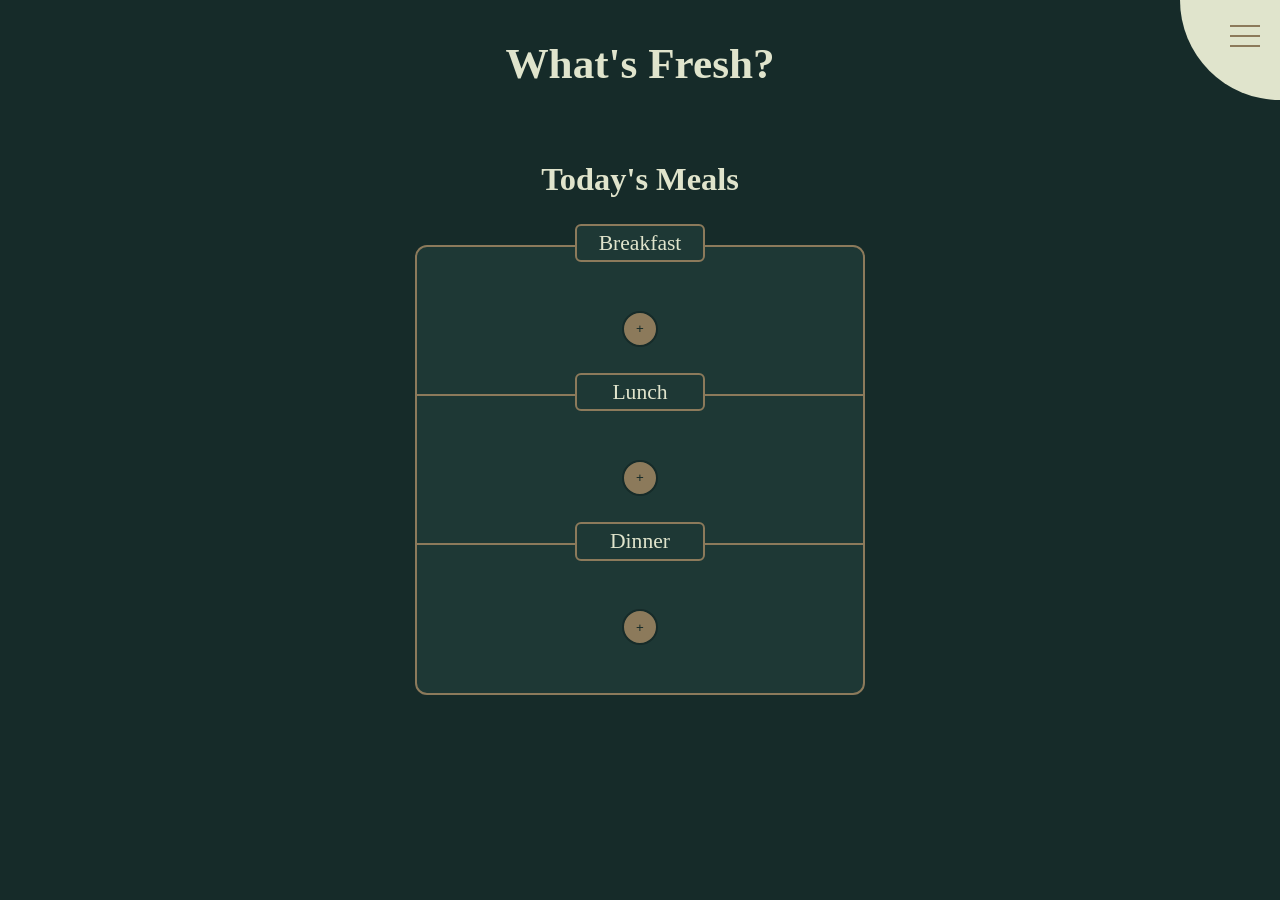
==== src/index.html @ 0438ee17 "Creating bones of website, day/week" ====
<!DOCTYPE html>
<html lang="en">
<head>
  <meta charset="UTF-8">
  <meta name="viewport" content="width=device-width, initial-scale=1.0">
  <title>What's Fresh?</title>
  <link rel="stylesheet" href="style.css">
</head>
<body>
  <h1 id="title">What's Fresh?</h1>

  <div class="page-container">
    <label>
      <input type="checkbox">
      <span class="menu">
        <span class="hamburger"></span>
      </span>
      <ul>
        <li> 
          <a href="">Planner</a>
        </li>
        <li> 
          <a href="">Grocery List</a>
        </li>
      </ul>
    </label>  
  </div>

  <main>
    <section id="home-view" class="view">
      <h2>Today's Meals</h2>

      <div class="daily-plan">
        <div class="breakfast meal-selection">
          <span class="meal-selection-type">Breakfast</span>
          <div class="meal-selection-content meal-selection-empty">
            <button class="meal-selection-add">+</button>
          </div>
        </div>

        <div class="lunch meal-selection">
          <span class="meal-selection-type">Lunch</span>
          <div class="meal-selection-content meal-selection-empty">
            <button class="meal-selection-add">+</button>
          </div>
        </div>

        <div class="dinner meal-selection">
          <span class="meal-selection-type">Dinner</span>
          <div class="meal-selection-content meal-selection-empty">
            <button class="meal-selection-add">+</button>
          </div>
        </div>
      </div>
    </section>

    <section id="planner-view" class="view hidden">
      <h2>Weekly Planner</h2>

      <div class="weekly-plan">
        <div class="planner-cell">
          <span class="planner-cell-day">Monday</span>
          <div class="daily-plan">
          <div class="breakfast meal-selection">
            <span class="meal-selection-type">Breakfast</span>
            <div class="meal-selection-content meal-selection-empty">
              <button class="meal-selection-add">+</button>
            </div>
          </div>

          <div class="lunch meal-selection">
            <span class="meal-selection-type">Lunch</span>
            <div class="meal-selection-content meal-selection-empty">
              <button class="meal-selection-add">+</button>
            </div>
          </div>

          <div class="dinner meal-selection">
            <span class="meal-selection-type">Dinner</span>
            <div class="meal-selection-content meal-selection-empty">
              <button class="meal-selection-add">+</button>
            </div>
          </div>
          </div>
        </div>

        <div class="planner-cell">
          <span class="planner-cell-day">Tuesday</span>
          <div class="daily-plan">
          <div class="breakfast meal-selection">
            <span class="meal-selection-type">Breakfast</span>
            <div class="meal-selection-content meal-selection-empty">
              <button class="meal-selection-add">+</button>
            </div>
          </div>

          <div class="lunch meal-selection">
            <span class="meal-selection-type">Lunch</span>
            <div class="meal-selection-content meal-selection-empty">
              <button class="meal-selection-add">+</button>
            </div>
          </div>

          <div class="dinner meal-selection">
            <span class="meal-selection-type">Dinner</span>
            <div class="meal-selection-content meal-selection-empty">
              <button class="meal-selection-add">+</button>
            </div>
          </div>
          </div>
        </div>

        <div class="planner-cell">
          <span class="planner-cell-day">Wednesday</span>
          <div class="daily-plan">
          <div class="breakfast meal-selection">
            <span class="meal-selection-type">Breakfast</span>
            <div class="meal-selection-content meal-selection-empty">
              <button class="meal-selection-add">+</button>
            </div>
          </div>

          <div class="lunch meal-selection">
            <span class="meal-selection-type">Lunch</span>
            <div class="meal-selection-content meal-selection-empty">
              <button class="meal-selection-add">+</button>
            </div>
          </div>

          <div class="dinner meal-selection">
            <span class="meal-selection-type">Dinner</span>
            <div class="meal-selection-content meal-selection-empty">
              <button class="meal-selection-add">+</button>
            </div>
          </div>
          </div>
        </div>

        <div class="planner-cell">
          <span class="planner-cell-day">Thursday</span>
          <div class="daily-plan">
          <div class="breakfast meal-selection">
            <span class="meal-selection-type">Breakfast</span>
            <div class="meal-selection-content meal-selection-empty">
              <button class="meal-selection-add">+</button>
            </div>
          </div>

          <div class="lunch meal-selection">
            <span class="meal-selection-type">Lunch</span>
            <div class="meal-selection-content meal-selection-empty">
              <button class="meal-selection-add">+</button>
            </div>
          </div>

          <div class="dinner meal-selection">
            <span class="meal-selection-type">Dinner</span>
            <div class="meal-selection-content meal-selection-empty">
              <button class="meal-selection-add">+</button>
            </div>
          </div>
          </div>
        </div>

        <div class="planner-cell">
          <span class="planner-cell-day">Friday</span>
          <div class="daily-plan">
          <div class="breakfast meal-selection">
            <span class="meal-selection-type">Breakfast</span>
            <div class="meal-selection-content meal-selection-empty">
              <button class="meal-selection-add">+</button>
            </div>
          </div>

          <div class="lunch meal-selection">
            <span class="meal-selection-type">Lunch</span>
            <div class="meal-selection-content meal-selection-empty">
              <button class="meal-selection-add">+</button>
            </div>
          </div>

          <div class="dinner meal-selection">
            <span class="meal-selection-type">Dinner</span>
            <div class="meal-selection-content meal-selection-empty">
              <button class="meal-selection-add">+</button>
            </div>
          </div>
          </div>
        </div>

        <div class="planner-cell">
          <span class="planner-cell-day">Saturday</span>
          <div class="daily-plan">
          <div class="breakfast meal-selection">
            <span class="meal-selection-type">Breakfast</span>
            <div class="meal-selection-content meal-selection-empty">
              <button class="meal-selection-add">+</button>
            </div>
          </div>

          <div class="lunch meal-selection">
            <span class="meal-selection-type">Lunch</span>
            <div class="meal-selection-content meal-selection-empty">
              <button class="meal-selection-add">+</button>
            </div>
          </div>

          <div class="dinner meal-selection">
            <span class="meal-selection-type">Dinner</span>
            <div class="meal-selection-content meal-selection-empty">
              <button class="meal-selection-add">+</button>
            </div>
          </div>
          </div>
        </div>

        <div class="planner-cell">
          <span class="planner-cell-day">Sunday</span>
          <div class="daily-plan">
          <div class="breakfast meal-selection">
            <span class="meal-selection-type">Breakfast</span>
            <div class="meal-selection-content meal-selection-empty">
              <button class="meal-selection-add">+</button>
            </div>
          </div>

          <div class="lunch meal-selection">
            <span class="meal-selection-type">Lunch</span>
            <div class="meal-selection-content meal-selection-empty">
              <button class="meal-selection-add">+</button>
            </div>
          </div>

          <div class="dinner meal-selection">
            <span class="meal-selection-type">Dinner</span>
            <div class="meal-selection-content meal-selection-empty">
              <button class="meal-selection-add">+</button>
            </div>
          </div>
          </div>
        </div>

        
        
      </div>
    </section>

    <section id="grocery-view" class="view hidden">
      <h2>Grocery List</h2>
    </section>
  </main>
</body>
</html>
---- src/style.css ----
/* 
  PALETTE >:/ (made with Coolors.co)
*/

:root {
  --color-bg: #162b29; /* background or header */
  --color-surface: #1E3835; /* cards, containers, or panels */
  --color-text: #E0E4CC; /* text color */
  --color-accent-1: #8C7A5B; /* buttons or borders */
  --color-accent-2: #52635B; /* highlights */
  --color-highlight: #A3B29D; /* hover states or notifications */
  --color-subtle: #122422; /* secondary titles or minor details */
}

/* 
  General Styling
*/

*, *:before, *:after {
  box-sizing: border-box;
}

html {
  font-size: 18px;
}

body {
  background: var(--color-bg);
  color: var(--color-text);
  font-size: 1.2em;
  line-height: 1.6;
  overflow-x: hidden;
}

h1 {
  text-align: center;
}

.view.hidden,
#home-view.hidden {
  display: none;
}

.view {
  text-align: center;
}

#home-view {
  display: flex;
  flex-direction: column;
  align-items: center;
  justify-content: center;
}

.daily-plan {
  background-color: var(--color-surface);
  border-radius: 12px;
  border: 2px solid var(--color-accent-1);
  margin-left: auto;
  margin-right: auto;
  width: 450px;
  height: 450px;
  display: flex;
  flex-direction: column;
  justify-content: space-between;
  margin: 12px;
}

.meal-selection {
  height: 100%;
  display: flex;
  flex-direction: column;
  justify-content: space-evenly;
}

.meal-selection:not(:last-child) {
  border-bottom: 2px solid var(--color-accent-1);
}

.meal-selection-type {
  margin-top: -70px;
  background-color: var(--color-surface);
  width: 130px;
  margin-left: auto;
  margin-right: auto;
  border-radius: 6px;
  border: 2px solid var(--color-accent-1)
}

.meal-selection-add {
  border-radius: 50%;
  background-color: var(--color-accent-1);
  border: 2px solid var(--color-bg);
  color: var(--color-bg);
  width: 36px;
  height: 36px;
  cursor: pointer;
  transition: transform .3s ease-in-out;
}

.meal-selection-add:hover {
  transform: scale(111%);
  border-color: var(--color-subtle);
  color: var(--color-subtle);
}

.weekly-plan {
  width: 100%;
  max-width: 1400px;
  margin-left: auto;
  margin-right: auto;
  display: grid;
  grid-template-columns: repeat(4, 1fr);
  background-color: #52635B;
  border-radius: 24px;
  border: 2px solid var(--color-accent-1);
}

.weekly-plan .daily-plan {
  width: 300px;
  height: 300px;
}

.weekly-plan .meal-selection-type {
  margin-top: -40px;
  font-size: 16px;
}

.weekly-plan .meal-selection-add {
  width: 28px;
  height: 28px;
}

.planner-cell {
  display: flex;
  flex-direction: column;
  align-items: center;
  text-align: center;
}

.planner-cell-day {
  text-align: center;
  width: 100%;
  font-size: 25px;
}

/* 
  HAMBURGER MENU STYLING >:|
*/

label .menu {
  position: absolute;
  right: -100px;
  top: -100px;
  z-index: 2;
  width: 200px;
  height: 200px;
  background: var(--color-text);
  border-radius: 50%;
  -webkit-transition: .75s ease-in-out;
  transition: .75 ease-in-out;
  box-shadow: 0 0 0 0 var(--color-text), 0 0 0 0 var(--color-text);
  cursor: pointer;
}

label .hamburger {
  position: absolute;
  top: 135px;
  left: 50px;
  width: 30px;
  height: 2px;
  background: var(--color-accent-1);
  display: block;
  -webkit-transform-origin: center;
  transform-origin: center;
  -webkit-transition: .5s ease-in-out;
  transition: .5s ease-in-out;
}

label .hamburger:after,
label .hamburger:before {
  -webkit-transition: .5s ease-in-out;
  transition: .5 ease-in-out;
  content: "";
  position: absolute;
  display: block;
  width: 100%;
  height: 100%;
  background: var(--color-accent-1);
}

label .hamburger:before {
  top: -10px;
}

label .hamburger::after {
  bottom: -10px;
}

label input {
  display: none;
}

label input:checked + .menu {
  box-shadow: 0 0 0 100vw var(--color-text), 0 0 0 100vh var(--color-text);
  border-radius: 0;
}

label input:checked + .menu .hamburger {
  -webkit-transform: rotate(45deg);
  transform: rotate(45deg);
}

label input:checked + .menu .hamburger:after {
  -webkit-transform: rotate(90deg);
  transform: rotate(90deg);
  bottom: 0;
}

label input:checked + .menu .hamburger::before {
  -webkit-transform: rotate(90deg);
  transform: rotate(90deg);
  top: 0;
}

label input:checked + .menu + ul {
  opacity: 1;
  visibility: visible;
}

label ul {
  z-index: 3;
  position: absolute;
  top: 50%;
  left: 50%;
  -webkit-transform: translate(-50%, -50%);
  transform: translate(-50%, -50%);
  opacity: 0;
  -webkit-transition: .25s .25s ease-in-out;
  transition: .25s .25s ease-in-out;
  visibility: hidden;
}

label a {
  margin-bottom: 1em;
  display: block;
  color: var(--color-bg);
  text-decoration: none;
}

ul {
  font-size: 2.5em;
}
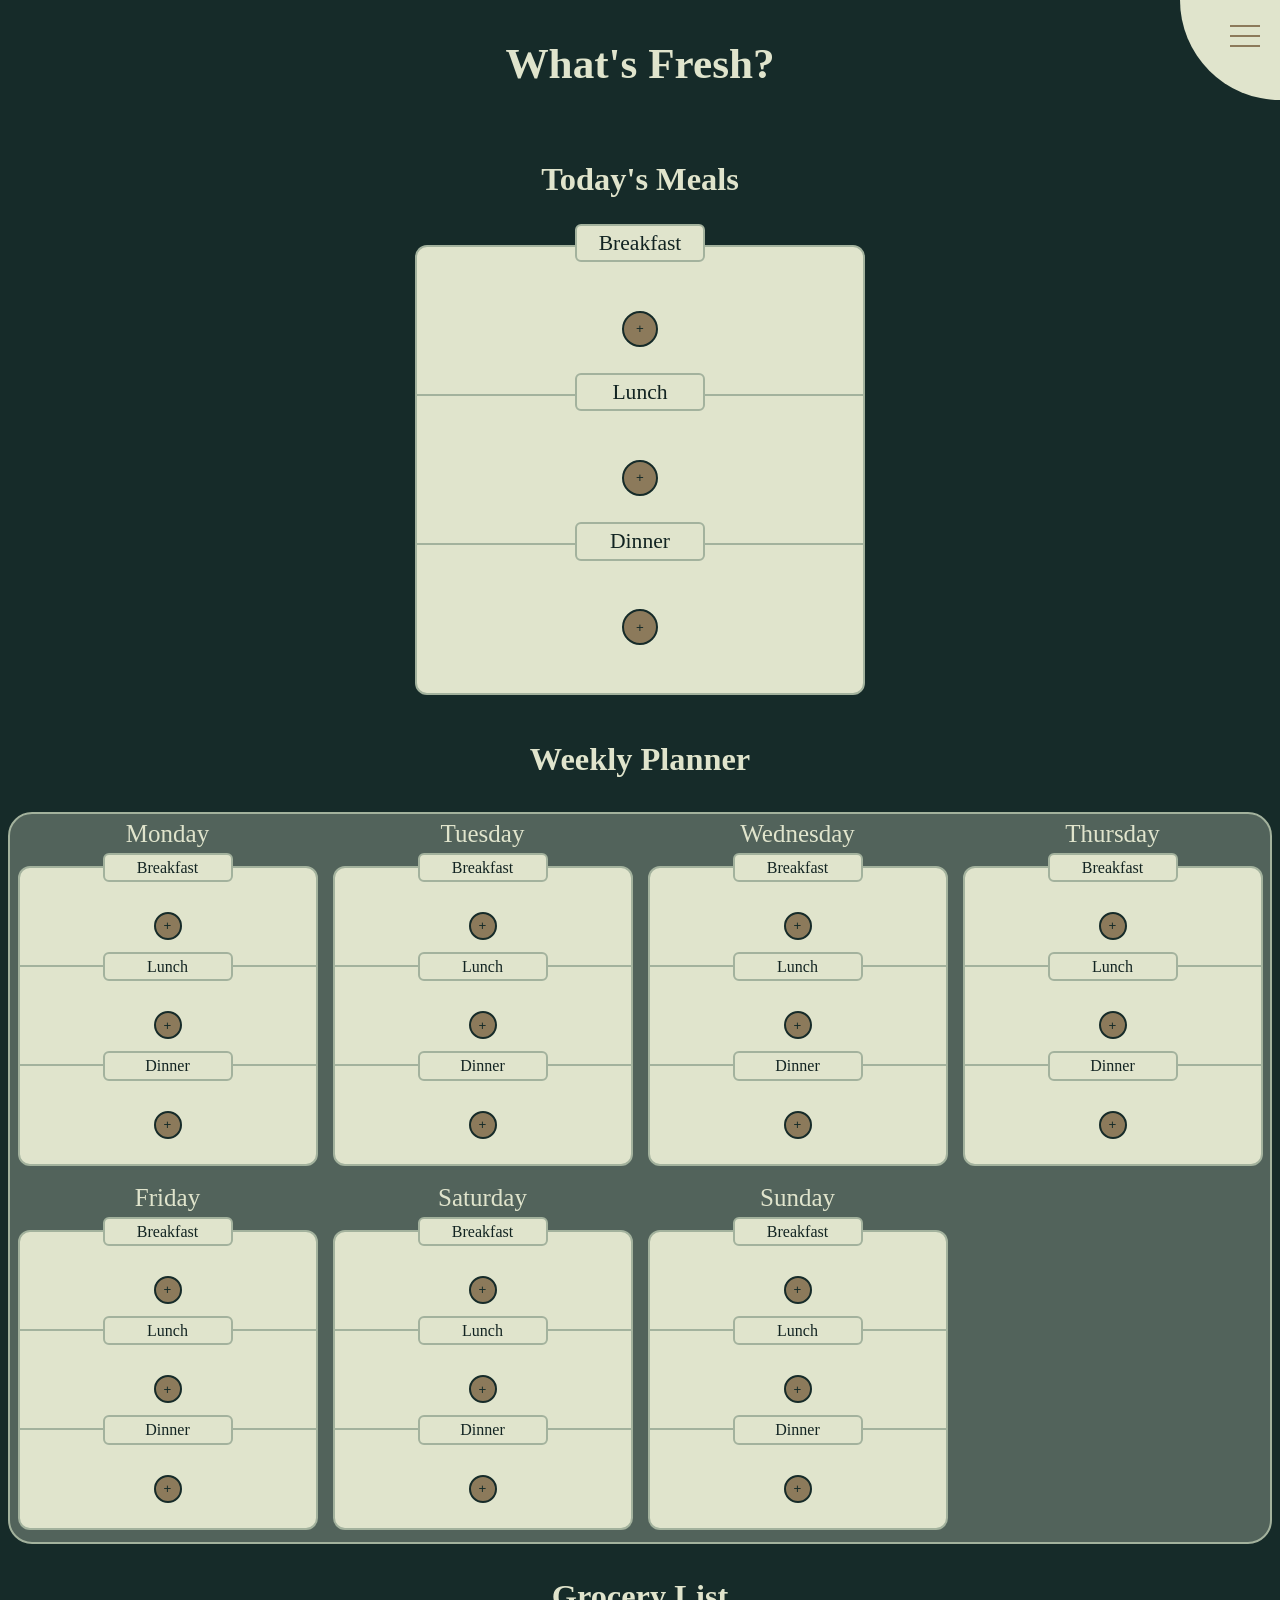
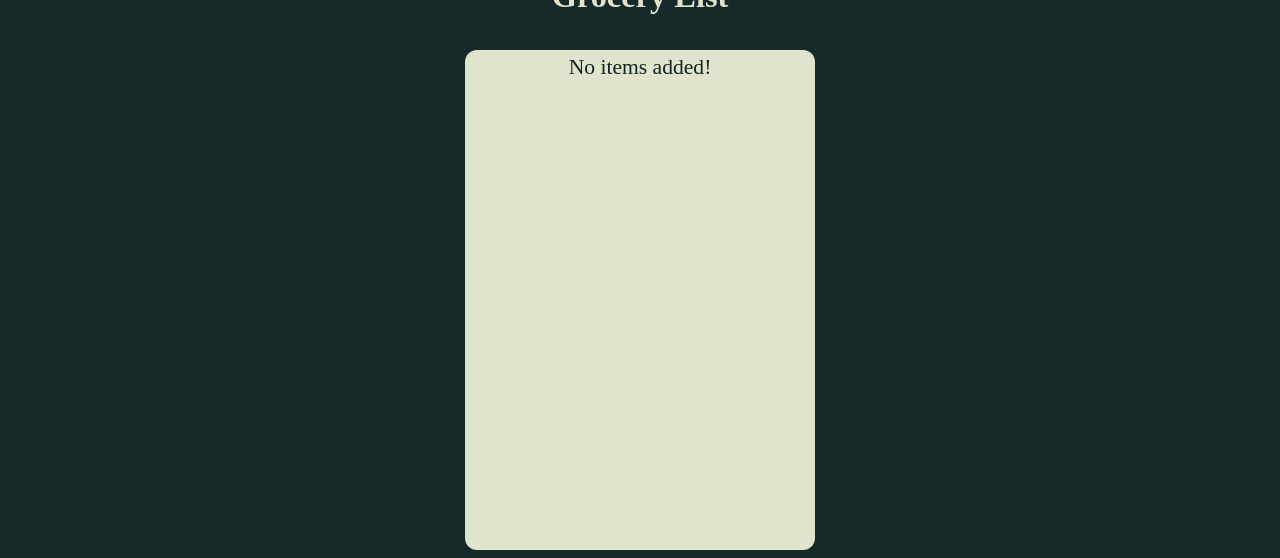
==== commit 470f8d96: "Done grocery list" ====
--- a/src/index.html
+++ b/src/index.html
@@ -54,7 +54,7 @@
       </div>
     </section>
 
-    <section id="planner-view" class="view hidden">
+    <section id="planner-view" class="view">
       <h2>Weekly Planner</h2>
 
       <div class="weekly-plan">
@@ -245,8 +245,13 @@
       </div>
     </section>
 
-    <section id="grocery-view" class="view hidden">
+    <section id="grocery-view" class="view">
       <h2>Grocery List</h2>
+      <div class="grocery-list">
+        <span class="grocery-list-placeholder">No items added!</span>
+        <ul class="grocery-list-items">
+        </ul>
+      </div>
     </section>
   </main>
 </body>
--- a/src/style.css
+++ b/src/style.css
@@ -3,13 +3,13 @@
 */
 
 :root {
-  --color-bg: #162b29; /* background or header */
-  --color-surface: #1E3835; /* cards, containers, or panels */
-  --color-text: #E0E4CC; /* text color */
-  --color-accent-1: #8C7A5B; /* buttons or borders */
-  --color-accent-2: #52635B; /* highlights */
-  --color-highlight: #A3B29D; /* hover states or notifications */
-  --color-subtle: #122422; /* secondary titles or minor details */
+  --color-bg: #162b29;
+  --color-surface: #1E3835;
+  --color-text: #E0E4CC;
+  --color-accent-1: #8C7A5B;
+  --color-accent-2: #52635B;
+  --color-highlight: #A3B29D;
+  --color-subtle: #122422;
 }
 
 /* 
@@ -53,17 +53,29 @@
 }
 
 .daily-plan {
-  background-color: var(--color-surface);
+  background-color: var(--color-text);
   border-radius: 12px;
-  border: 2px solid var(--color-accent-1);
-  margin-left: auto;
-  margin-right: auto;
-  width: 450px;
+  border: 2px solid var(--color-highlight);
+  margin-left: auto;
+  margin-right: auto;
+  max-width: 450px;
+  width: 100%;
   height: 450px;
   display: flex;
   flex-direction: column;
   justify-content: space-between;
   margin: 12px;
+  transition: border-color .4s ease-in-out, transform .6s ease-in-out;
+}
+
+.daily-plan:hover {
+  transform: scale(101%);
+  border-color: var(--color-accent-1);
+
+  .meal-selection-type,
+  .meal-selection:not(:last-child) {
+    border-color: var(--color-accent-1);
+  }
 }
 
 .meal-selection {
@@ -74,17 +86,20 @@
 }
 
 .meal-selection:not(:last-child) {
-  border-bottom: 2px solid var(--color-accent-1);
+  border-bottom: 2px solid var(--color-highlight);
+  transition: border-color .4s ease-in-out;
 }
 
 .meal-selection-type {
   margin-top: -70px;
-  background-color: var(--color-surface);
+  background-color: var(--color-text);
+  color: var(--color-subtle);
   width: 130px;
   margin-left: auto;
   margin-right: auto;
   border-radius: 6px;
-  border: 2px solid var(--color-accent-1)
+  border: 2px solid var(--color-highlight);
+  transition: border-color .4s ease-in-out;
 }
 
 .meal-selection-add {
@@ -113,11 +128,12 @@
   grid-template-columns: repeat(4, 1fr);
   background-color: #52635B;
   border-radius: 24px;
-  border: 2px solid var(--color-accent-1);
+  border: 2px solid var(--color-highlight);
 }
 
 .weekly-plan .daily-plan {
-  width: 300px;
+  max-width: 300px;
+  width: 100%;
   height: 300px;
 }
 
@@ -142,6 +158,22 @@
   text-align: center;
   width: 100%;
   font-size: 25px;
+}
+
+.grocery-list {
+  background: var(--color-text);
+  color: var(--color-subtle);
+  min-height: 500px;
+  width: 75%;
+  max-width: 350px;
+  margin-left: auto;
+  margin-right: auto;
+  border-radius: 12px;
+}
+
+.grocery-list-items {
+  list-style: none;
+  padding: 0;
 }
 
 /* 
@@ -229,6 +261,7 @@
 }
 
 label ul {
+  font-size: 2.5em;
   z-index: 3;
   position: absolute;
   top: 50%;
@@ -239,6 +272,7 @@
   -webkit-transition: .25s .25s ease-in-out;
   transition: .25s .25s ease-in-out;
   visibility: hidden;
+  list-style: none;
 }
 
 label a {
@@ -247,8 +281,3 @@
   color: var(--color-bg);
   text-decoration: none;
 }
-
-ul {
-  font-size: 2.5em;
-}
-
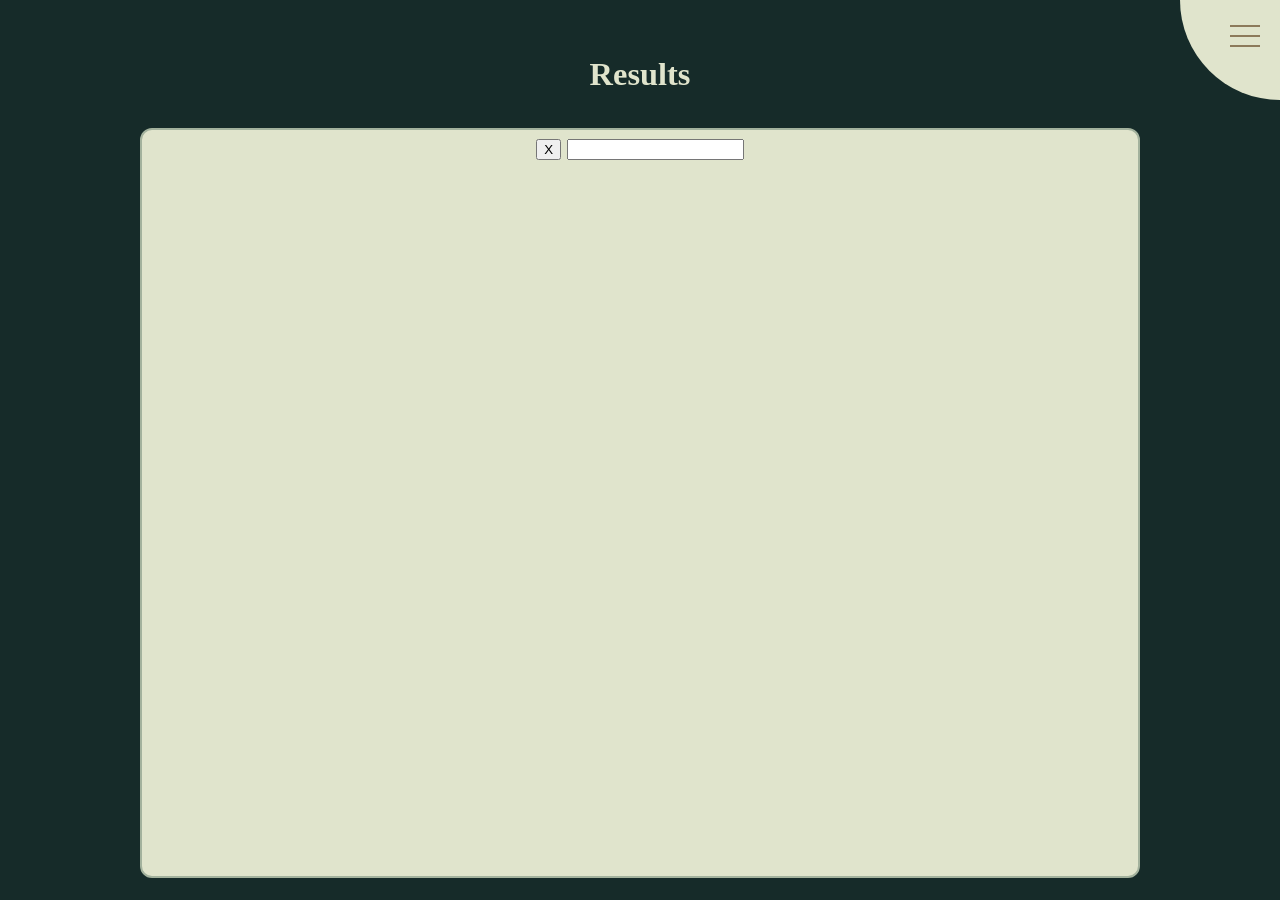
==== commit 1ed1bb4b: "Started exploring TheMealDB for meals" ====
--- a/src/index.html
+++ b/src/index.html
@@ -11,7 +11,7 @@
 
   <div class="page-container">
     <label>
-      <input type="checkbox">
+      <input type="checkbox" id="menu-toggle">
       <span class="menu">
         <span class="hamburger"></span>
       </span>
@@ -30,7 +30,7 @@
     <section id="home-view" class="view">
       <h2>Today's Meals</h2>
 
-      <div class="daily-plan">
+      <div class="daily-plan" data-day="1">
         <div class="breakfast meal-selection">
           <span class="meal-selection-type">Breakfast</span>
           <div class="meal-selection-content meal-selection-empty">
@@ -54,13 +54,13 @@
       </div>
     </section>
 
-    <section id="planner-view" class="view">
+    <section id="planner-view" class="view hidden">
       <h2>Weekly Planner</h2>
 
       <div class="weekly-plan">
         <div class="planner-cell">
           <span class="planner-cell-day">Monday</span>
-          <div class="daily-plan">
+          <div class="daily-plan" data-day="1">
           <div class="breakfast meal-selection">
             <span class="meal-selection-type">Breakfast</span>
             <div class="meal-selection-content meal-selection-empty">
@@ -86,7 +86,7 @@
 
         <div class="planner-cell">
           <span class="planner-cell-day">Tuesday</span>
-          <div class="daily-plan">
+          <div class="daily-plan" data-day="2">
           <div class="breakfast meal-selection">
             <span class="meal-selection-type">Breakfast</span>
             <div class="meal-selection-content meal-selection-empty">
@@ -112,7 +112,7 @@
 
         <div class="planner-cell">
           <span class="planner-cell-day">Wednesday</span>
-          <div class="daily-plan">
+          <div class="daily-plan" data-day="3">
           <div class="breakfast meal-selection">
             <span class="meal-selection-type">Breakfast</span>
             <div class="meal-selection-content meal-selection-empty">
@@ -138,7 +138,7 @@
 
         <div class="planner-cell">
           <span class="planner-cell-day">Thursday</span>
-          <div class="daily-plan">
+          <div class="daily-plan" data-day="4">
           <div class="breakfast meal-selection">
             <span class="meal-selection-type">Breakfast</span>
             <div class="meal-selection-content meal-selection-empty">
@@ -164,7 +164,7 @@
 
         <div class="planner-cell">
           <span class="planner-cell-day">Friday</span>
-          <div class="daily-plan">
+          <div class="daily-plan" data-day="5">
           <div class="breakfast meal-selection">
             <span class="meal-selection-type">Breakfast</span>
             <div class="meal-selection-content meal-selection-empty">
@@ -190,7 +190,7 @@
 
         <div class="planner-cell">
           <span class="planner-cell-day">Saturday</span>
-          <div class="daily-plan">
+          <div class="daily-plan" data-day="6">
           <div class="breakfast meal-selection">
             <span class="meal-selection-type">Breakfast</span>
             <div class="meal-selection-content meal-selection-empty">
@@ -216,7 +216,7 @@
 
         <div class="planner-cell">
           <span class="planner-cell-day">Sunday</span>
-          <div class="daily-plan">
+          <div class="daily-plan" data-day="7">
           <div class="breakfast meal-selection">
             <span class="meal-selection-type">Breakfast</span>
             <div class="meal-selection-content meal-selection-empty">
@@ -245,7 +245,7 @@
       </div>
     </section>
 
-    <section id="grocery-view" class="view">
+    <section id="grocery-view" class="view hidden">
       <h2>Grocery List</h2>
       <div class="grocery-list">
         <span class="grocery-list-placeholder">No items added!</span>
@@ -253,6 +253,19 @@
         </ul>
       </div>
     </section>
+
+    <section id="meals-view" class="view">
+      <h2>Results</h2>
+      <div class="meals-results">
+        <div class="meals-bar">
+          <button>X</button>
+          <input type="text">
+        </div>
+        <div class="scroll-box"></div>
+      </div>
+    </section>
   </main>
+
+  <script src="main.js"></script>
 </body>
 </html>
--- a/src/style.css
+++ b/src/style.css
@@ -37,7 +37,8 @@
 }
 
 .view.hidden,
-#home-view.hidden {
+#home-view.hidden,
+#meals-view.hidden {
   display: none;
 }
 
@@ -174,6 +175,28 @@
 .grocery-list-items {
   list-style: none;
   padding: 0;
+}
+
+.meals-results {
+  background: var(--color-text);
+  width: 100%;
+  max-width: 1000px;
+  height: 750px;
+  border-radius: 12px;
+  border: 2px solid var(--color-highlight);
+}
+
+#meals-view {
+  background: var(--color-bg);
+  width: 100vw;
+  height: 100vh;
+  position: fixed;
+  top: 0;
+  left: 0;
+  display: flex;
+  justify-content: center;
+  align-items: center;
+  flex-direction: column;
 }
 
 /* 
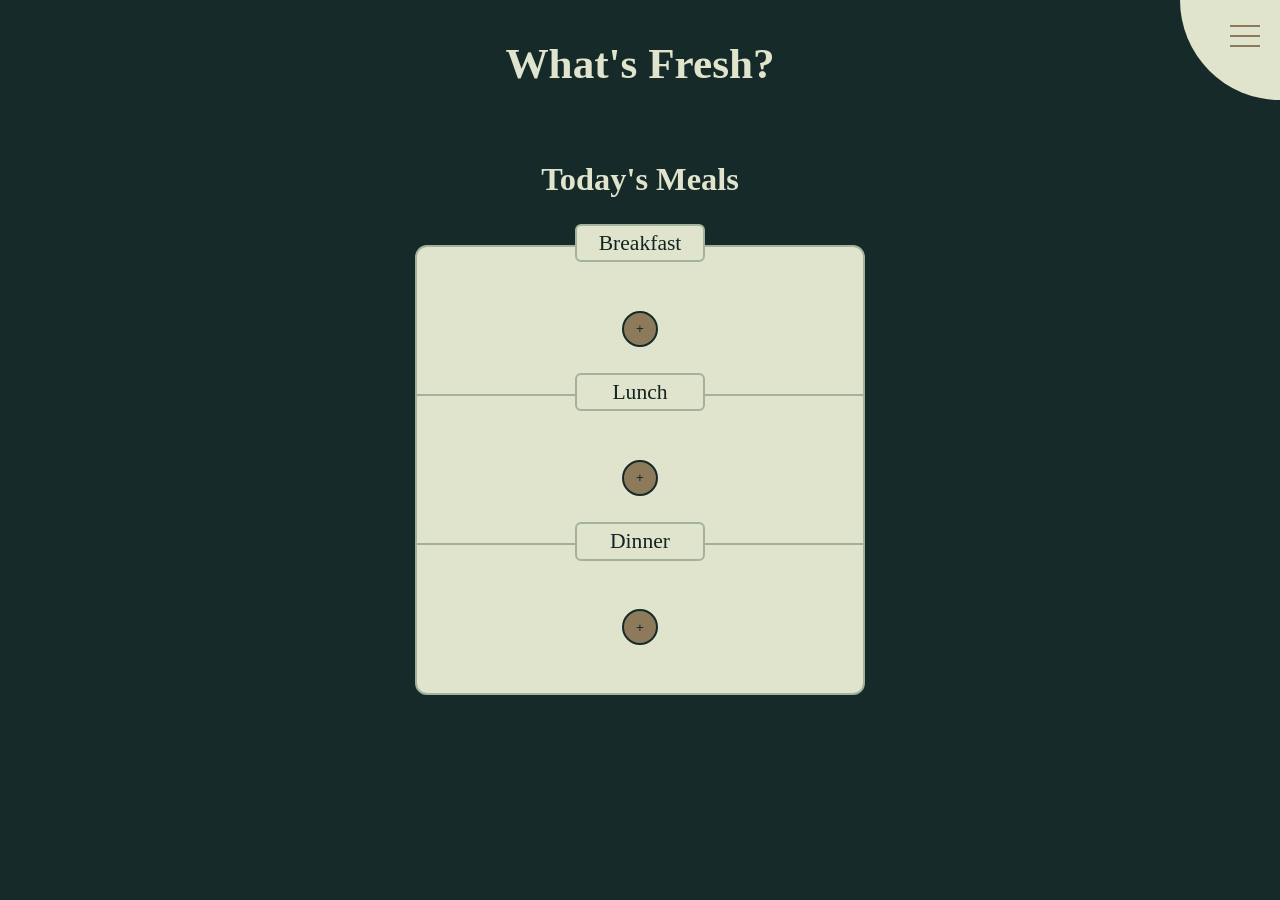
==== commit 606cae9c: "More work with API Now getting results for breakfast and for main meals." ====
--- a/src/index.html
+++ b/src/index.html
@@ -254,12 +254,15 @@
       </div>
     </section>
 
-    <section id="meals-view" class="view">
+    <section id="meals-view" class="view hidden">
       <h2>Results</h2>
       <div class="meals-results">
         <div class="meals-bar">
           <button>X</button>
           <input type="text">
+          <select id="meal-filter">
+            <option value="">All Categories</option>
+          </select>
         </div>
         <div class="scroll-box"></div>
       </div>
--- a/src/style.css
+++ b/src/style.css
@@ -184,6 +184,29 @@
   height: 750px;
   border-radius: 12px;
   border: 2px solid var(--color-highlight);
+}
+
+.scroll-box {
+  width: 100%;
+  height: 90%;
+  padding: 20px;
+  overflow-y: auto;
+  display: flex;
+  flex-direction: column;
+  justify-content: flex-start;
+  align-items: center;
+  text-align: center;
+}
+
+.meal {
+  text-align: center;
+  display: flex;
+  justify-content: space-between;
+  width: 50%;
+}
+
+.meal span {
+  width: 100%;
 }
 
 #meals-view {
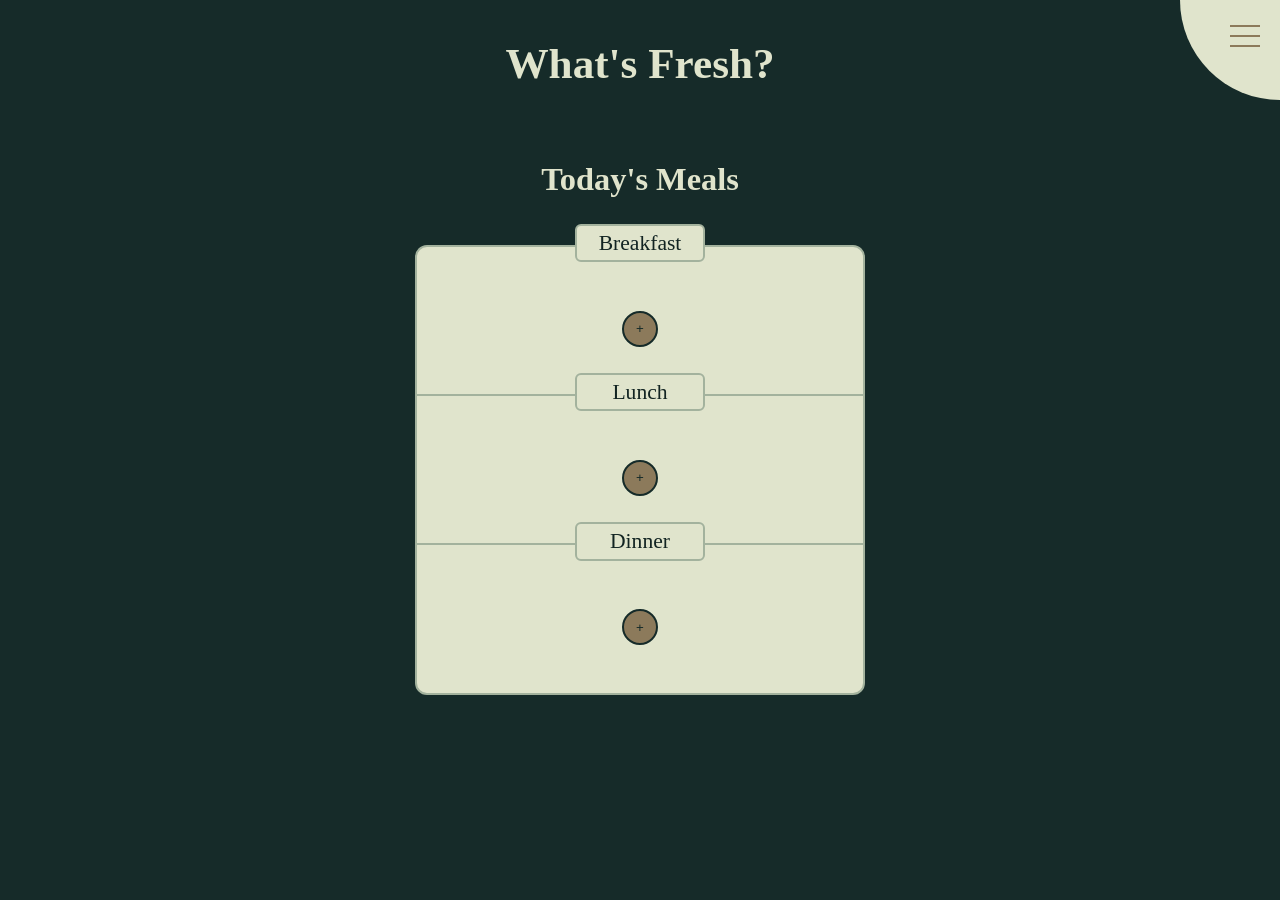
==== commit 5d1c9320: "Finished style" ====
--- a/src/index.html
+++ b/src/index.html
@@ -16,11 +16,14 @@
         <span class="hamburger"></span>
       </span>
       <ul>
-        <li> 
-          <a href="">Planner</a>
+        <li>
+          <a href="#" data-target="home-view">Daily Planner</a>
         </li>
         <li> 
-          <a href="">Grocery List</a>
+          <a href="#" data-target="planner-view">Weekly Planner</a>
+        </li>
+        <li class="hidden"> 
+          <a href="#" data-target="grocery-view">Grocery List</a>
         </li>
       </ul>
     </label>  
@@ -238,10 +241,7 @@
             </div>
           </div>
           </div>
-        </div>
-
-        
-        
+        </div>   
       </div>
     </section>
 
@@ -258,11 +258,20 @@
       <h2>Results</h2>
       <div class="meals-results">
         <div class="meals-bar">
-          <button>X</button>
-          <input type="text">
-          <select id="meal-filter">
-            <option value="">All Categories</option>
-          </select>
+          <div class="meals-bar-top">
+            <button class="meals-close">X</button>
+            <input type="text" class="meals-search" placeholder="Search meals...">
+          </div>
+          <div class="meals-filter">
+            <button type="button" class="meals-filter-toggle">Categories <span class="meals-filter-count"></span> ▽ </button>
+            <div class="meals-filter-panel hidden">
+              <div class="meals-filter-actions">
+                  <button type="button" class="meals-filter-all">Select All</button>
+                  <button type="button" class="meals-filter-none">Clear</button>
+              </div>
+              <div class="meals-filter-options"></div>
+            </div>
+          </div>
         </div>
         <div class="scroll-box"></div>
       </div>
--- a/src/style.css
+++ b/src/style.css
@@ -20,6 +20,7 @@
   box-sizing: border-box;
 }
 
+
 html {
   font-size: 18px;
 }
@@ -36,6 +37,9 @@
   text-align: center;
 }
 
+
+.hidden,
+.meal.hidden,
 .view.hidden,
 #home-view.hidden,
 #meals-view.hidden {
@@ -44,6 +48,12 @@
 
 .view {
   text-align: center;
+}
+
+.page-container {
+  overflow: hidden;
+  position: relative;
+  width: 100%;
 }
 
 #home-view {
@@ -184,6 +194,7 @@
   height: 750px;
   border-radius: 12px;
   border: 2px solid var(--color-highlight);
+  overflow-y: hidden;
 }
 
 .scroll-box {
@@ -203,11 +214,108 @@
   display: flex;
   justify-content: space-between;
   width: 50%;
+  border: 2px solid var(--color-highlight);
+  padding: 6px;
+  border-radius: 12px;
+  margin: 6px 0;
+  align-items: center;
+  transition: transform .5s ease-in-out;
+  cursor: pointer;
+}
+
+.meal:hover {
+  transform: scale(105%);
 }
 
 .meal span {
   width: 100%;
-}
+  color: var(--color-bg);
+}
+
+.meal img {
+  border: 2px solid var(--color-highlight);
+  border-radius: 12px;
+}
+
+.meals-filter {
+  position: relative;
+}
+
+.meals-filter-panel {
+  position: absolute;
+  top: 100%;
+  left: 50%;
+  transform: translateX(-50%);
+  z-index: 3;
+  background-color: var(--color-highlight);
+  border: 2px solid var(--color-accent-2);
+  border-radius: 6px;
+  height: 300px;
+  padding: 10px;
+  overflow-y: auto;
+}
+
+.meals-filter-panel button {
+  cursor: pointer;
+  background: none;
+  border: none;
+  font-size: large;
+}
+
+.meals-filter-options {
+  display: flex;
+  flex-wrap: wrap;
+  gap: 6px;
+  justify-content: center;
+}
+
+.meals-filter-option {
+  color: var(--color-bg);
+  margin: 6px;
+  padding: 3px;
+  border-radius: 6px;
+  cursor: pointer;
+}
+
+.meals-bar {
+  position: relative;
+  display: flex;
+  flex-direction: column;
+  align-items: center;
+  padding: 10px;
+}
+
+.meals-search {
+  border-radius: 6px;
+  background: var(--color-text);
+  border: 2px solid var(--color-highlight);
+  color: var(--color-bg);
+  height: 35px;
+}
+
+.meals-close {
+  color: var(--color-bg);
+  background: var(--color-text);
+  border: 2px solid var(--color-highlight);
+  border-radius: 16px;
+  cursor: pointer;
+}
+
+.meals-filter-toggle {
+  color: var(--color-bg);
+  background: var(--color-text);
+  border: 2px solid var(--color-highlight);
+  border-radius: 16px;
+}
+
+.selected-meal-display button {
+  cursor: pointer;
+  background: none;
+  border: none;
+  font-size: large;
+  color: rgb(117, 6, 6);
+}
+
 
 #meals-view {
   background: var(--color-bg);
@@ -227,7 +335,7 @@
 */
 
 label .menu {
-  position: absolute;
+  position: fixed;
   right: -100px;
   top: -100px;
   z-index: 2;
@@ -309,7 +417,7 @@
 label ul {
   font-size: 2.5em;
   z-index: 3;
-  position: absolute;
+  position: fixed;
   top: 50%;
   left: 50%;
   -webkit-transform: translate(-50%, -50%);
@@ -327,3 +435,36 @@
   color: var(--color-bg);
   text-decoration: none;
 }
+
+/*
+  RESPONSIVE
+*/
+
+@media screen and (max-width: 768px) {
+  html {
+    font-size: 16px;
+  }
+
+  h1 {
+    margin: 6px;
+    text-align: left;
+  }
+  
+  .weekly-plan {
+    grid-template-columns: 1fr;
+    padding: 16px 0;
+  }
+
+  .meal {
+    width: 90%;
+  }
+
+  .meals-results {
+    width: 95%;
+    height: 90vh;
+  }
+
+  .meals-filter-panel {
+    width: 90vw;
+  }
+}
